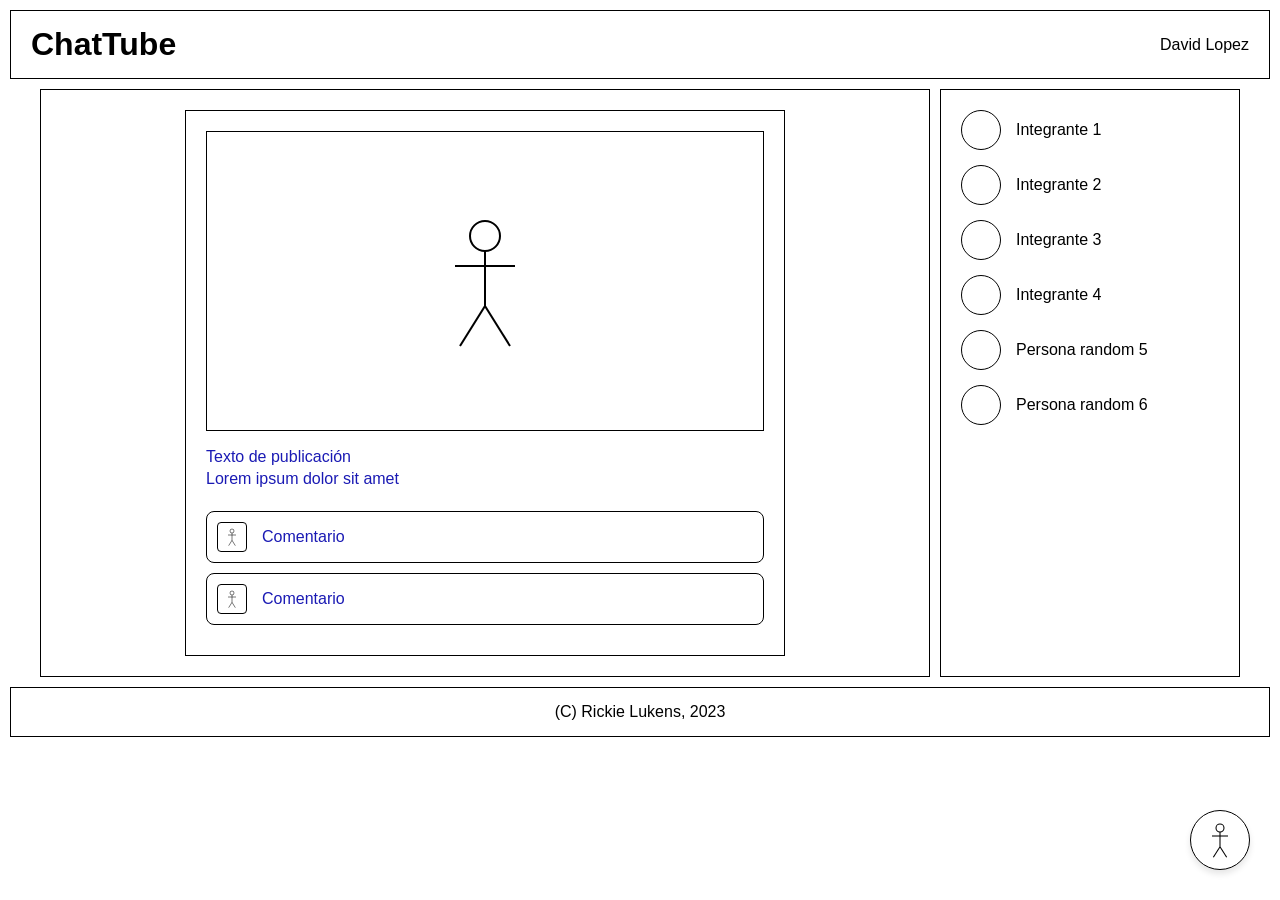
==== Red Social/index.html @ b9a9fbc5 "Primera version" ====
<!DOCTYPE html>
<html lang="es">
<head>
    <meta charset="UTF-8">
    <meta name="viewport" content="width=device-width, initial-scale=1.0">
    <title>ChatTube - Feed</title>
    <link rel="stylesheet" href="styles.css">
</head>
<body>

    <header class="navbar">
        <h1><a href="index.html">ChatTube</a></h1>
        <div>David Lopez</div>
    </header>

    <div class="container">
        
        <main class="main-area">
            <div class="post-container">
                <div class="post-image">
                    <svg width="100" height="150" viewBox="0 0 100 150">
                        <circle cx="50" cy="30" r="15" stroke="black" stroke-width="2" fill="none"/>
                        <line x1="50" y1="45" x2="50" y2="100" stroke="black" stroke-width="2"/>
                        <line x1="20" y1="60" x2="80" y2="60" stroke="black" stroke-width="2"/>
                        <line x1="50" y1="100" x2="25" y2="140" stroke="black" stroke-width="2"/>
                        <line x1="50" y1="100" x2="75" y2="140" stroke="black" stroke-width="2"/>
                    </svg>
                </div>
                
                <p class="post-text">Texto de publicación<br>Lorem ipsum dolor sit amet</p>

                <div class="comment">
                    <div class="comment-icon">
                        <svg width="20" height="20" viewBox="0 0 100 150"><circle cx="50" cy="30" r="15" stroke="black" stroke-width="4" fill="none"/><line x1="50" y1="45" x2="50" y2="100" stroke="black" stroke-width="4"/><line x1="20" y1="60" x2="80" y2="60" stroke="black" stroke-width="4"/><line x1="50" y1="100" x2="25" y2="140" stroke="black" stroke-width="4"/><line x1="50" y1="100" x2="75" y2="140" stroke="black" stroke-width="4"/></svg>
                    </div>
                    <span class="comment-text">Comentario</span>
                </div>
                
                <div class="comment">
                    <div class="comment-icon">
                        <svg width="20" height="20" viewBox="0 0 100 150"><circle cx="50" cy="30" r="15" stroke="black" stroke-width="4" fill="none"/><line x1="50" y1="45" x2="50" y2="100" stroke="black" stroke-width="4"/><line x1="20" y1="60" x2="80" y2="60" stroke="black" stroke-width="4"/><line x1="50" y1="100" x2="25" y2="140" stroke="black" stroke-width="4"/><line x1="50" y1="100" x2="75" y2="140" stroke="black" stroke-width="4"/></svg>
                    </div>
                    <span class="comment-text">Comentario</span>
                </div>
            </div>
        </main>

        <aside class="chat-sidebar">
            <a href="perfil1.html" class="chat-user"><div class="avatar"></div> Integrante 1</a>
            <a href="perfil2.html" class="chat-user"><div class="avatar"></div> Integrante 2</a>
            <a href="perfil3.html" class="chat-user"><div class="avatar"></div> Integrante 3</a>
            <a href="perfil4.html" class="chat-user"><div class="avatar"></div> Integrante 4</a>
            <div class="chat-user"><div class="avatar"></div> Persona random 5</div>
            <div class="chat-user"><div class="avatar"></div> Persona random 6</div>
        </aside>

    </div>

    <footer class="footer">
        <p>(C) Rickie Lukens, 2023</p>
    </footer>

    <div class="floating-btn">
        <svg width="30" height="40" viewBox="0 0 100 150"><circle cx="50" cy="30" r="15" stroke="black" stroke-width="4" fill="none"/><line x1="50" y1="45" x2="50" y2="100" stroke="black" stroke-width="4"/><line x1="20" y1="60" x2="80" y2="60" stroke="black" stroke-width="4"/><line x1="50" y1="100" x2="25" y2="140" stroke="black" stroke-width="4"/><line x1="50" y1="100" x2="75" y2="140" stroke="black" stroke-width="4"/></svg>
    </div>

</body>
</html>
---- Red Social/styles.css ----
/* Reset básico */
* {
    box-sizing: border-box;
    margin: 0;
    padding: 0;
}

body {
    font-family: Arial, sans-serif;
    background-color: #fff;
    color: #000;
    padding: 10px;
}

/* Barra de navegación Sticky */
.navbar {
    position: sticky;
    top: 0;
    display: flex;
    justify-content: space-between;
    align-items: center;
    padding: 15px 20px;
    border: 1px solid #000;
    background-color: #fff;
    z-index: 1000;
    margin-bottom: 10px;
}

.navbar h1 a {
    text-decoration: none;
    color: #000;
}

/* Contenedor principal a dos columnas */
.container {
    display: flex;
    gap: 10px;
    max-width: 1200px;
    margin: 0 auto;
}

/* Área principal (Feed o Perfil) */
.main-area {
    flex: 1;
    border: 1px solid #000;
    padding: 20px;
}

/* Estilos de Publicación (Feed) */
.post-container {
    border: 1px solid #000;
    padding: 20px;
    margin: 0 auto;
    max-width: 600px;
}

.post-image {
    border: 1px solid #000;
    height: 300px;
    display: flex;
    justify-content: center;
    align-items: center;
    margin-bottom: 15px;
}

.post-text {
    color: #1a1ab4; /* Azul como en el mockup */
    margin-bottom: 20px;
    line-height: 1.4;
}

.comment {
    border: 1px solid #000;
    border-radius: 8px;
    padding: 10px;
    display: flex;
    align-items: center;
    gap: 15px;
    margin-bottom: 10px;
}

.comment-icon {
    width: 30px;
    height: 30px;
    border: 1px solid #000;
    border-radius: 4px;
    display: flex;
    justify-content: center;
    align-items: center;
}

.comment-text {
    color: #1a1ab4;
}

/* Estilos de Perfil */
.profile-box {
    display: flex;
    gap: 20px;
}

.profile-pic {
    border: 1px solid #000;
    width: 200px;
    height: 300px;
    display: flex;
    justify-content: center;
    align-items: center;
    flex-shrink: 0;
}

.profile-info {
    flex: 1;
}

.profile-info h2 {
    margin-bottom: 5px;
}

.profile-info .location {
    font-size: 0.9em;
    color: #333;
    margin-bottom: 30px;
}

.profile-info h3 {
    margin-bottom: 10px;
    font-size: 1.1em;
}

.profile-info .bio {
    font-size: 0.9em;
    line-height: 1.5;
}

/* Área de Chat (Barra lateral) */
.chat-sidebar {
    width: 300px;
    border: 1px solid #000;
    padding: 20px;
    display: flex;
    flex-direction: column;
    gap: 15px;
}

.chat-user {
    display: flex;
    align-items: center;
    gap: 15px;
    text-decoration: none;
    color: #000;
}

.chat-user:hover {
    font-weight: bold;
}

.avatar {
    width: 40px;
    height: 40px;
    border-radius: 50%;
    border: 1px solid #000;
}

/* Footer */
.footer {
    border: 1px solid #000;
    text-align: center;
    padding: 15px;
    margin-top: 10px;
}

/* Botón flotante */
.floating-btn {
    position: fixed;
    bottom: 30px;
    right: 30px;
    width: 60px;
    height: 60px;
    border-radius: 50%;
    border: 1px solid #000;
    background-color: #fff;
    display: flex;
    justify-content: center;
    align-items: center;
    cursor: pointer;
    box-shadow: 0 4px 6px rgba(0,0,0,0.1);
}

/* Diseño Responsivo (Ocultar chat en móviles) */
@media (max-width: 768px) {
    .chat-sidebar {
        display: none;
    }
    
    .profile-box {
        flex-direction: column;
        align-items: center;
    }
    
    .profile-info {
        text-align: center;
    }
}
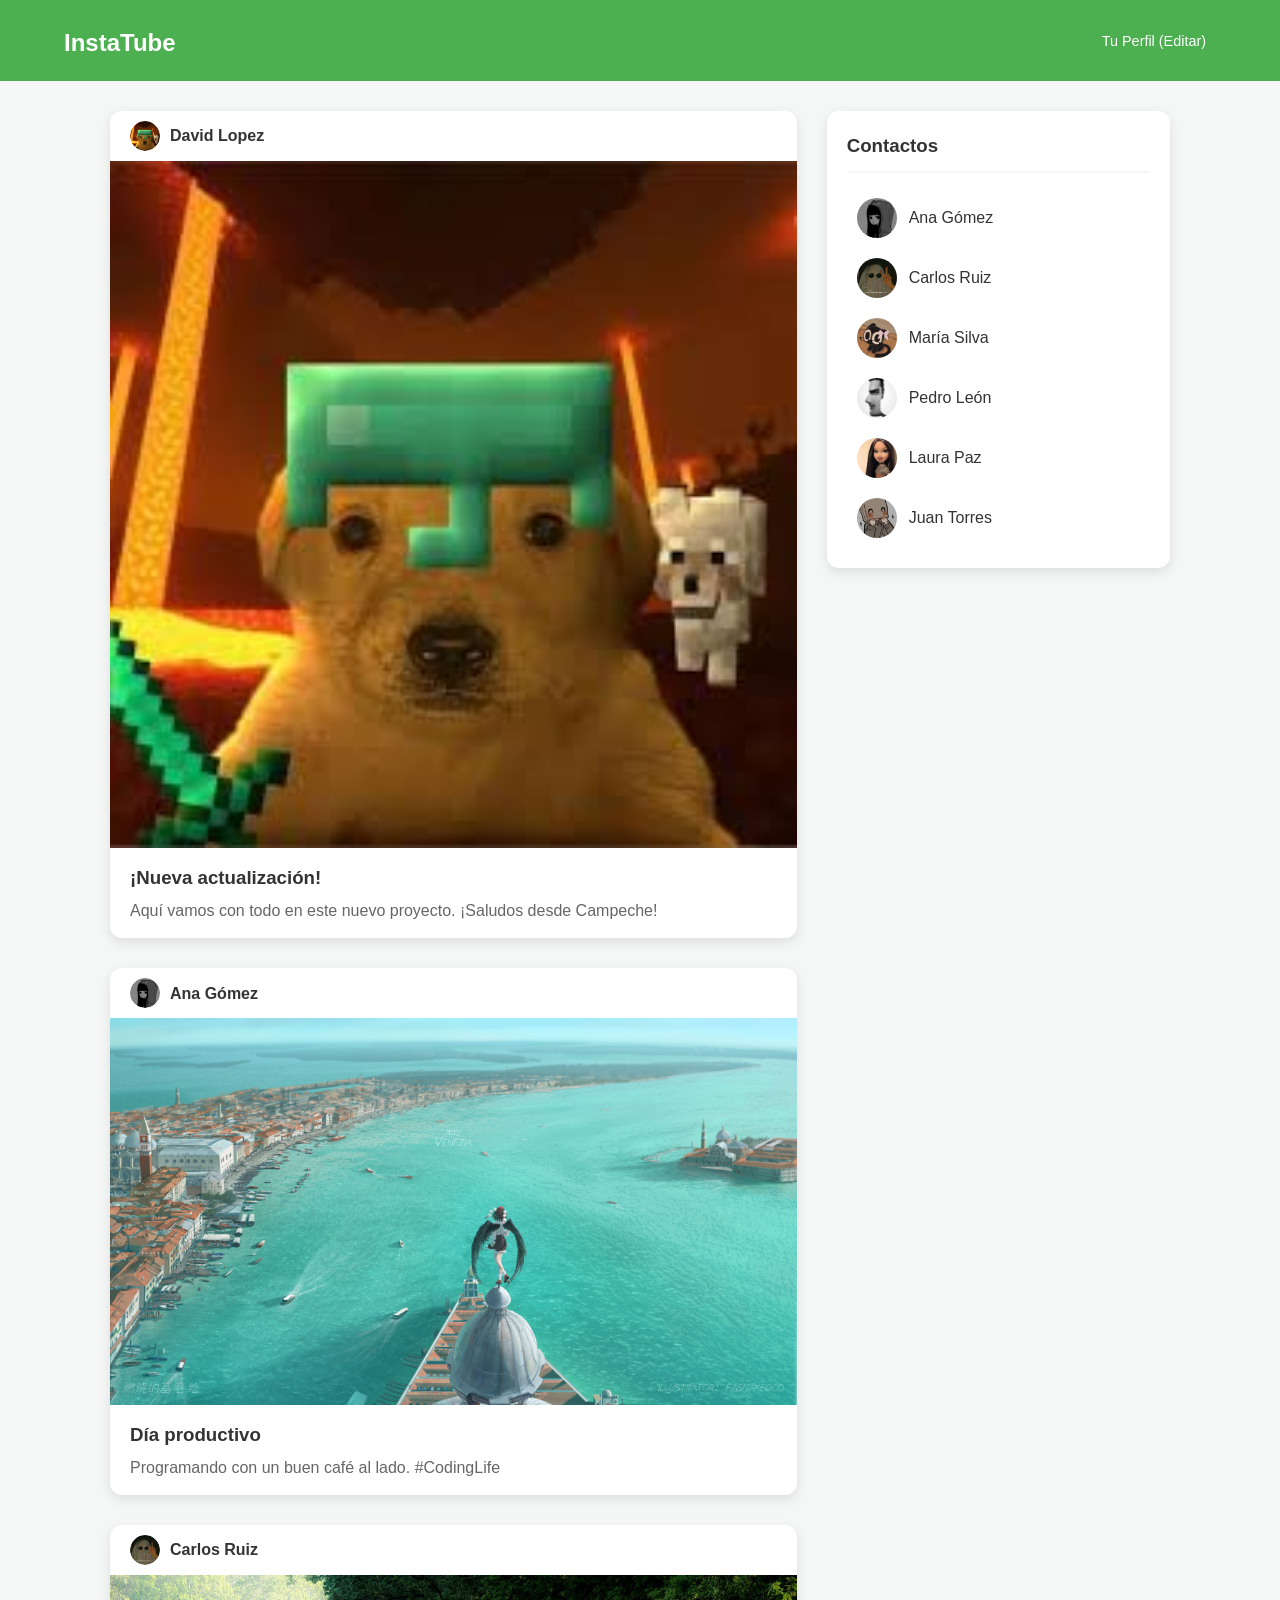
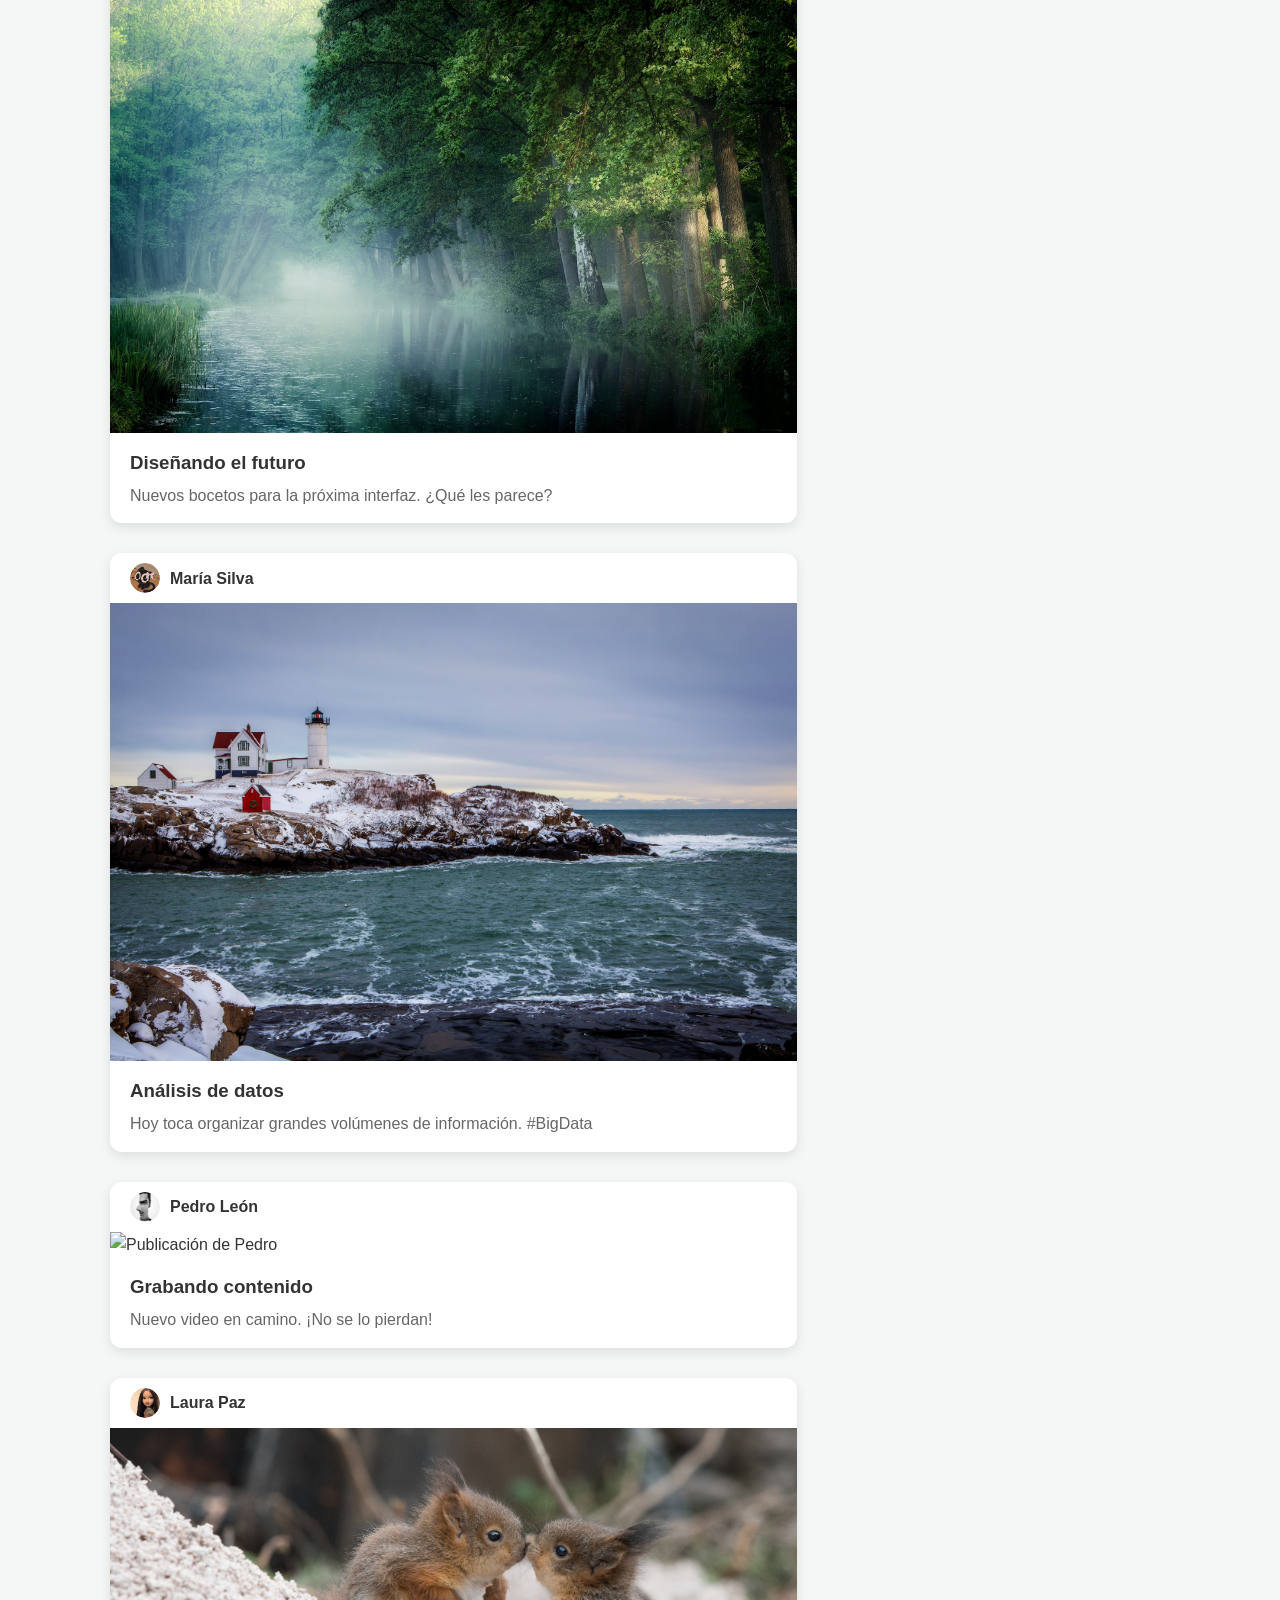
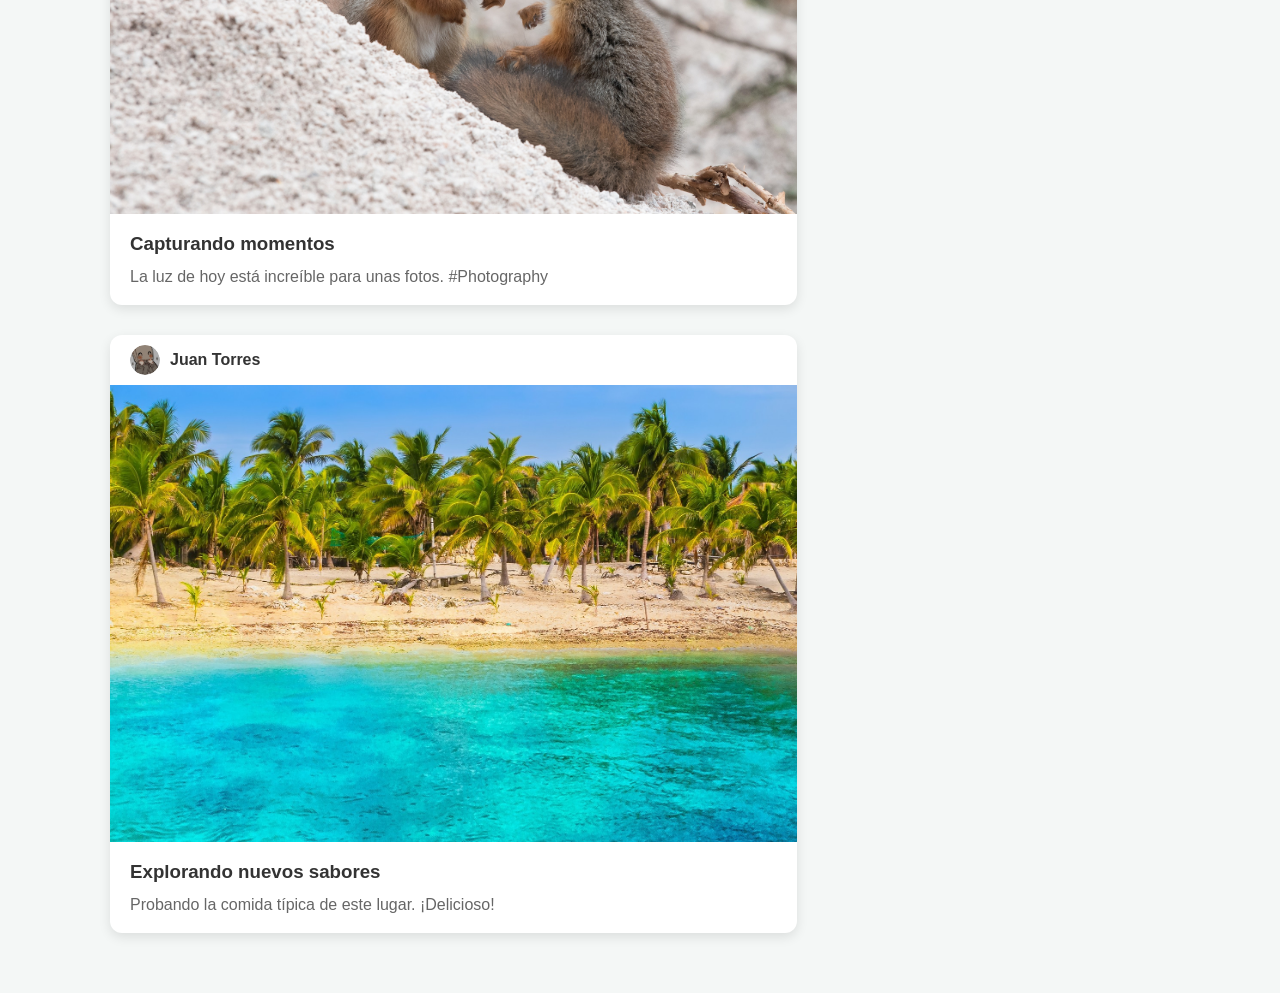
==== commit 4a81a088: "InstaTube: Actualización a versión estática, temática verde, perfiles individuales e imágenes locale" ====
--- a/Red Social/index.html
+++ b/Red Social/index.html
@@ -3,66 +3,179 @@
 <head>
     <meta charset="UTF-8">
     <meta name="viewport" content="width=device-width, initial-scale=1.0">
-    <title>ChatTube - Feed</title>
+    <title>InstaTube - Feed</title>
     <link rel="stylesheet" href="styles.css">
 </head>
 <body>
 
-    <header class="navbar">
-        <h1><a href="index.html">ChatTube</a></h1>
-        <div>David Lopez</div>
+    <header class="banner">
+        <h1><a href="index.html">InstaTube</a></h1>
+        <div class="auth-nav">
+            <a href="editar.html">Tu Perfil (Editar)</a>
+        </div>
     </header>
 
     <div class="container">
-        
         <main class="main-area">
+            <!-- Publicación de David (Principal) -->
             <div class="post-container">
-                <div class="post-image">
-                    <svg width="100" height="150" viewBox="0 0 100 150">
-                        <circle cx="50" cy="30" r="15" stroke="black" stroke-width="2" fill="none"/>
-                        <line x1="50" y1="45" x2="50" y2="100" stroke="black" stroke-width="2"/>
-                        <line x1="20" y1="60" x2="80" y2="60" stroke="black" stroke-width="2"/>
-                        <line x1="50" y1="100" x2="25" y2="140" stroke="black" stroke-width="2"/>
-                        <line x1="50" y1="100" x2="75" y2="140" stroke="black" stroke-width="2"/>
-                    </svg>
+                <div class="post-header" style="display: flex; align-items: center; padding: 10px 20px; gap: 10px;">
+                    <div class="avatar" style="width: 30px; height: 30px;">
+                        <img src="img/Foto de perfil/Foto de david.jpg" alt="David" style="width: 100%; height: 100%; border-radius: 50%; object-fit: cover;">
+                    </div>
+                    <strong>David Lopez</strong>
                 </div>
-                
-                <p class="post-text">Texto de publicación<br>Lorem ipsum dolor sit amet</p>
+                <div class="post-image img-container">
+                    <img src="img/Foto de perfil/Foto de david.jpg" alt="Última actualización de David">
+                </div>
+                <h3>¡Nueva actualización!</h3>
+                <p>Aquí vamos con todo en este nuevo proyecto. ¡Saludos desde Campeche!</p>
+            </div>
 
-                <div class="comment">
-                    <div class="comment-icon">
-                        <svg width="20" height="20" viewBox="0 0 100 150"><circle cx="50" cy="30" r="15" stroke="black" stroke-width="4" fill="none"/><line x1="50" y1="45" x2="50" y2="100" stroke="black" stroke-width="4"/><line x1="20" y1="60" x2="80" y2="60" stroke="black" stroke-width="4"/><line x1="50" y1="100" x2="25" y2="140" stroke="black" stroke-width="4"/><line x1="50" y1="100" x2="75" y2="140" stroke="black" stroke-width="4"/></svg>
+            <!-- Publicación de Ana -->
+            <div class="post-container">
+                <div class="post-header" style="display: flex; align-items: center; padding: 10px 20px; gap: 10px;">
+                    <div class="avatar" style="width: 30px; height: 30px;">
+                        <img src="img/Foto de perfil/foto de ana.jpg" alt="Ana" style="width: 100%; height: 100%; border-radius: 50%; object-fit: cover;">
                     </div>
-                    <span class="comment-text">Comentario</span>
+                    <strong>Ana Gómez</strong>
                 </div>
-                
-                <div class="comment">
-                    <div class="comment-icon">
-                        <svg width="20" height="20" viewBox="0 0 100 150"><circle cx="50" cy="30" r="15" stroke="black" stroke-width="4" fill="none"/><line x1="50" y1="45" x2="50" y2="100" stroke="black" stroke-width="4"/><line x1="20" y1="60" x2="80" y2="60" stroke="black" stroke-width="4"/><line x1="50" y1="100" x2="25" y2="140" stroke="black" stroke-width="4"/><line x1="50" y1="100" x2="75" y2="140" stroke="black" stroke-width="4"/></svg>
+                <div class="post-image img-container">
+                    <img src="img/Foto de publicacion/Publicacion de Ana.jpg" alt="Publicación de Ana">
+                </div>
+                <h3>Día productivo</h3>
+                <p>Programando con un buen café al lado. #CodingLife</p>
+            </div>
+
+            <!-- Publicación de Carlos -->
+            <div class="post-container">
+                <div class="post-header" style="display: flex; align-items: center; padding: 10px 20px; gap: 10px;">
+                    <div class="avatar" style="width: 30px; height: 30px;">
+                        <img src="img/Foto de perfil/Foto de Carlos.jpg" alt="Carlos" style="width: 100%; height: 100%; border-radius: 50%; object-fit: cover;">
                     </div>
-                    <span class="comment-text">Comentario</span>
+                    <strong>Carlos Ruiz</strong>
                 </div>
+                <div class="post-image img-container">
+                    <img src="img/Foto de publicacion/publicacion de carlos.jpg" alt="Publicación de Carlos">
+                </div>
+                <h3>Diseñando el futuro</h3>
+                <p>Nuevos bocetos para la próxima interfaz. ¿Qué les parece?</p>
+            </div>
+
+            <!-- Publicación de Maria -->
+            <div class="post-container">
+                <div class="post-header" style="display: flex; align-items: center; padding: 10px 20px; gap: 10px;">
+                    <div class="avatar" style="width: 30px; height: 30px;">
+                        <img src="img/Foto de perfil/Foto de maria.jpg" alt="Maria" style="width: 100%; height: 100%; border-radius: 50%; object-fit: cover;">
+                    </div>
+                    <strong>María Silva</strong>
+                </div>
+                <div class="post-image img-container">
+                    <img src="img/Foto de publicacion/publicacion de maria.jpg" alt="Publicación de Maria">
+                </div>
+                <h3>Análisis de datos</h3>
+                <p>Hoy toca organizar grandes volúmenes de información. #BigData</p>
+            </div>
+
+            <!-- Publicación de Pedro -->
+            <div class="post-container">
+                <div class="post-header" style="display: flex; align-items: center; padding: 10px 20px; gap: 10px;">
+                    <div class="avatar" style="width: 30px; height: 30px;">
+                        <img src="img/Foto de perfil/Foto de Pedro.jpg" alt="Pedro" style="width: 100%; height: 100%; border-radius: 50%; object-fit: cover;">
+                    </div>
+                    <strong>Pedro León</strong>
+                </div>
+                <div class="post-image img-container">
+                    <img src="img/Foto de publicacion/publicacion de pedro.jpg" alt="Publicación de Pedro">
+                </div>
+                <h3>Grabando contenido</h3>
+                <p>Nuevo video en camino. ¡No se lo pierdan!</p>
+            </div>
+
+            <!-- Publicación de Laura -->
+            <div class="post-container">
+                <div class="post-header" style="display: flex; align-items: center; padding: 10px 20px; gap: 10px;">
+                    <div class="avatar" style="width: 30px; height: 30px;">
+                        <img src="img/Foto de perfil/Foto de Laura.jpg" alt="Laura" style="width: 100%; height: 100%; border-radius: 50%; object-fit: cover;">
+                    </div>
+                    <strong>Laura Paz</strong>
+                </div>
+                <div class="post-image img-container">
+                    <img src="img/Foto de publicacion/publicacion de laura.jpg" alt="Publicación de Laura">
+                </div>
+                <h3>Capturando momentos</h3>
+                <p>La luz de hoy está increíble para unas fotos. #Photography</p>
+            </div>
+
+            <!-- Publicación de Juan -->
+            <div class="post-container">
+                <div class="post-header" style="display: flex; align-items: center; padding: 10px 20px; gap: 10px;">
+                    <div class="avatar" style="width: 30px; height: 30px;">
+                        <img src="img/Foto de perfil/Foto de Juan.jpg" alt="Juan" style="width: 100%; height: 100%; border-radius: 50%; object-fit: cover;">
+                    </div>
+                    <strong>Juan Torres</strong>
+                </div>
+                <div class="post-image img-container">
+                    <img src="img/Foto de publicacion/publicacion de juan.jpg" alt="Publicación de Juan">
+                </div>
+                <h3>Explorando nuevos sabores</h3>
+                <p>Probando la comida típica de este lugar. ¡Delicioso!</p>
             </div>
         </main>
 
         <aside class="chat-sidebar">
-            <a href="perfil1.html" class="chat-user"><div class="avatar"></div> Integrante 1</a>
-            <a href="perfil2.html" class="chat-user"><div class="avatar"></div> Integrante 2</a>
-            <a href="perfil3.html" class="chat-user"><div class="avatar"></div> Integrante 3</a>
-            <a href="perfil4.html" class="chat-user"><div class="avatar"></div> Integrante 4</a>
-            <div class="chat-user"><div class="avatar"></div> Persona random 5</div>
-            <div class="chat-user"><div class="avatar"></div> Persona random 6</div>
+            <h3>Contactos</h3>
+            <ul id="chat-list" class="chat-list">
+                <li>
+                    <a href="perfil_ana.html" class="chat-user">
+                        <div class="avatar img-container">
+                            <img src="img/Foto de perfil/foto de ana.jpg" alt="Foto de Ana">
+                        </div>
+                        <span>Ana Gómez</span>
+                    </a>
+                </li>
+                <li>
+                    <a href="perfil_carlos.html" class="chat-user">
+                        <div class="avatar img-container">
+                            <img src="img/Foto de perfil/Foto de Carlos.jpg" alt="Foto de Carlos">
+                        </div>
+                        <span>Carlos Ruiz</span>
+                    </a>
+                </li>
+                <li>
+                    <a href="perfil_maria.html" class="chat-user">
+                        <div class="avatar img-container">
+                            <img src="img/Foto de perfil/Foto de maria.jpg" alt="Foto de María">
+                        </div>
+                        <span>María Silva</span>
+                    </a>
+                </li>
+                <li>
+                    <a href="perfil_pedro.html" class="chat-user">
+                        <div class="avatar img-container">
+                            <img src="img/Foto de perfil/Foto de Pedro.jpg" alt="Foto de Pedro">
+                        </div>
+                        <span>Pedro León</span>
+                    </a>
+                </li>
+                <li>
+                    <a href="perfil_laura.html" class="chat-user">
+                        <div class="avatar img-container">
+                            <img src="img/Foto de perfil/Foto de Laura.jpg" alt="Foto de Laura">
+                        </div>
+                        <span>Laura Paz</span>
+                    </a>
+                </li>
+                <li>
+                    <a href="perfil_juan.html" class="chat-user">
+                        <div class="avatar img-container">
+                            <img src="img/Foto de perfil/Foto de Juan.jpg" alt="Foto de Juan">
+                        </div>
+                        <span>Juan Torres</span>
+                    </a>
+                </li>
+            </ul>
         </aside>
-
     </div>
-
-    <footer class="footer">
-        <p>(C) Rickie Lukens, 2023</p>
-    </footer>
-
-    <div class="floating-btn">
-        <svg width="30" height="40" viewBox="0 0 100 150"><circle cx="50" cy="30" r="15" stroke="black" stroke-width="4" fill="none"/><line x1="50" y1="45" x2="50" y2="100" stroke="black" stroke-width="4"/><line x1="20" y1="60" x2="80" y2="60" stroke="black" stroke-width="4"/><line x1="50" y1="100" x2="25" y2="140" stroke="black" stroke-width="4"/><line x1="50" y1="100" x2="75" y2="140" stroke="black" stroke-width="4"/></svg>
-    </div>
-
 </body>
 </html>
--- a/Red Social/styles.css
+++ b/Red Social/styles.css
@@ -1,4 +1,15 @@
-/* Reset básico */
+/* --- VARIABLES Y RESET --- */
+:root {
+    --color-principal: #4CAF50; /* Verde vibrante para InstaTube */
+    --color-secundario: #45a049;
+    --color-acento: #2e7d32;
+    --color-fondo: #f4f7f6;
+    --color-texto: #333;
+    --color-blanco: #ffffff;
+    --sombra: 0 4px 12px rgba(0, 0, 0, 0.1);
+    --fuente-principal: 'Segoe UI', Tahoma, Geneva, Verdana, sans-serif;
+}
+
 * {
     box-sizing: border-box;
     margin: 0;
@@ -6,199 +17,292 @@
 }
 
 body {
-    font-family: Arial, sans-serif;
-    background-color: #fff;
-    color: #000;
-    padding: 10px;
-}
-
-/* Barra de navegación Sticky */
-.navbar {
+    font-family: var(--fuente-principal);
+    background-color: var(--color-fondo);
+    color: var(--color-texto);
+    line-height: 1.6;
+}
+
+a {
+    text-decoration: none;
+    color: inherit;
+}
+
+/* --- BANNER / HEADER --- */
+.banner {
+    background-color: var(--color-principal);
+    color: var(--color-blanco);
+    padding: 15px 5%;
+    display: flex;
+    justify-content: space-between;
+    align-items: center;
     position: sticky;
     top: 0;
-    display: flex;
-    justify-content: space-between;
+    z-index: 1000;
+}
+
+.banner h1 a {
+    font-size: 1.5rem;
+    font-weight: bold;
+}
+
+.auth-nav a {
+    padding: 5px 10px;
+    font-size: 0.9rem;
+}
+
+.auth-nav a:hover {
+    background: rgba(255, 255, 255, 0.4);
+}
+
+/* --- CONTENEDOR PRINCIPAL --- */
+.container {
+    max-width: 1100px;
+    margin: 30px auto;
+    display: grid;
+    grid-template-columns: 2fr 1fr;
+    gap: 30px;
+    padding: 0 20px;
+}
+
+@media (max-width: 768px) {
+    .container {
+        grid-template-columns: 1fr;
+    }
+}
+
+/* --- ÁREA DE POSTS --- */
+.main-area h2 {
+    margin-bottom: 20px;
+    color: var(--color-principal);
+}
+
+.post-container {
+    background: var(--color-blanco);
+    border-radius: 12px;
+    overflow: hidden;
+    box-shadow: var(--sombra);
+    margin-bottom: 30px;
+}
+
+.img-container {
+    width: 100%;
+    overflow: hidden;
+}
+
+.post-image img {
+    width: 100%;
+    height: auto;
+    display: block;
+}
+
+.post-container h3, .post-container p {
+    padding: 15px 20px;
+}
+
+.post-container h3 {
+    padding-bottom: 5px;
+}
+
+.post-container p {
+    padding-top: 0;
+    color: #666;
+}
+
+/* --- SIDEBAR (CHAT/CONTACTOS) --- */
+.chat-sidebar {
+    background: var(--color-blanco);
+    padding: 20px;
+    border-radius: 12px;
+    box-shadow: var(--sombra);
+    height: fit-content;
+}
+
+.chat-sidebar h3 {
+    margin-bottom: 15px;
+    border-bottom: 2px solid var(--color-fondo);
+    padding-bottom: 10px;
+}
+
+.chat-list {
+    list-style: none;
+}
+
+.chat-user {
+    display: flex;
     align-items: center;
-    padding: 15px 20px;
-    border: 1px solid #000;
-    background-color: #fff;
-    z-index: 1000;
-    margin-bottom: 10px;
-}
-
-.navbar h1 a {
-    text-decoration: none;
-    color: #000;
-}
-
-/* Contenedor principal a dos columnas */
-.container {
-    display: flex;
-    gap: 10px;
-    max-width: 1200px;
-    margin: 0 auto;
-}
-
-/* Área principal (Feed o Perfil) */
-.main-area {
-    flex: 1;
-    border: 1px solid #000;
-    padding: 20px;
-}
-
-/* Estilos de Publicación (Feed) */
-.post-container {
-    border: 1px solid #000;
-    padding: 20px;
-    margin: 0 auto;
-    max-width: 600px;
-}
-
-.post-image {
-    border: 1px solid #000;
-    height: 300px;
-    display: flex;
-    justify-content: center;
-    align-items: center;
-    margin-bottom: 15px;
-}
-
-.post-text {
-    color: #1a1ab4; /* Azul como en el mockup */
-    margin-bottom: 20px;
-    line-height: 1.4;
-}
-
-.comment {
-    border: 1px solid #000;
+    gap: 12px;
+    padding: 10px;
     border-radius: 8px;
-    padding: 10px;
-    display: flex;
-    align-items: center;
-    gap: 15px;
-    margin-bottom: 10px;
-}
-
-.comment-icon {
-    width: 30px;
-    height: 30px;
-    border: 1px solid #000;
-    border-radius: 4px;
-    display: flex;
-    justify-content: center;
-    align-items: center;
-}
-
-.comment-text {
-    color: #1a1ab4;
-}
-
-/* Estilos de Perfil */
-.profile-box {
-    display: flex;
-    gap: 20px;
-}
-
-.profile-pic {
-    border: 1px solid #000;
-    width: 200px;
-    height: 300px;
-    display: flex;
-    justify-content: center;
-    align-items: center;
-    flex-shrink: 0;
-}
-
-.profile-info {
-    flex: 1;
-}
-
-.profile-info h2 {
-    margin-bottom: 5px;
-}
-
-.profile-info .location {
-    font-size: 0.9em;
-    color: #333;
-    margin-bottom: 30px;
-}
-
-.profile-info h3 {
-    margin-bottom: 10px;
-    font-size: 1.1em;
-}
-
-.profile-info .bio {
-    font-size: 0.9em;
-    line-height: 1.5;
-}
-
-/* Área de Chat (Barra lateral) */
-.chat-sidebar {
-    width: 300px;
-    border: 1px solid #000;
-    padding: 20px;
-    display: flex;
-    flex-direction: column;
-    gap: 15px;
-}
-
-.chat-user {
-    display: flex;
-    align-items: center;
-    gap: 15px;
-    text-decoration: none;
-    color: #000;
+    transition: background 0.2s;
 }
 
 .chat-user:hover {
-    font-weight: bold;
+    background: var(--color-fondo);
 }
 
 .avatar {
     width: 40px;
     height: 40px;
     border-radius: 50%;
-    border: 1px solid #000;
-}
-
-/* Footer */
-.footer {
-    border: 1px solid #000;
-    text-align: center;
+    overflow: hidden;
+}
+
+.avatar img {
+    width: 100%;
+    height: 100%;
+    object-fit: cover;
+}
+
+/* --- PERFIL --- */
+.profile-box {
+    background: var(--color-blanco);
+    padding: 30px;
+    border-radius: 12px;
+    box-shadow: var(--sombra);
+    display: flex;
+    gap: 30px;
+    align-items: flex-start;
+}
+
+.profile-pic {
+    width: 150px;
+    height: 150px;
+    border-radius: 50%;
+    overflow: hidden;
+    border: 5px solid var(--color-fondo);
+}
+
+.profile-pic img {
+    width: 100%;
+    height: 100%;
+    object-fit: cover;
+}
+
+.profile-info h2 {
+    font-size: 2rem;
+    margin-bottom: 5px;
+}
+
+.location {
+    color: #888;
+    font-style: italic;
+    margin-bottom: 20px;
+}
+
+.bio {
+    margin-top: 10px;
+    font-size: 1.1rem;
+}
+
+/* --- FORMULARIO DE EDICIÓN --- */
+.edit-form {
+    background: var(--color-blanco);
+    padding: 30px;
+    border-radius: 12px;
+    box-shadow: var(--sombra);
+    display: flex;
+    flex-direction: column;
+    gap: 15px;
+}
+
+.edit-form label {
+    font-weight: bold;
+    font-size: 0.9rem;
+}
+
+.edit-form input, .edit-form textarea {
+    padding: 12px;
+    border: 1px solid #ddd;
+    border-radius: 6px;
+    font-family: inherit;
+    font-size: 1rem;
+}
+
+.edit-form button {
+    background: var(--color-principal);
+    color: white;
+    border: none;
     padding: 15px;
-    margin-top: 10px;
-}
-
-/* Botón flotante */
-.floating-btn {
-    position: fixed;
-    bottom: 30px;
-    right: 30px;
-    width: 60px;
-    height: 60px;
-    border-radius: 50%;
-    border: 1px solid #000;
-    background-color: #fff;
+    border-radius: 6px;
+    font-weight: bold;
+    cursor: pointer;
+    transition: transform 0.2s, background 0.3s;
+}
+
+.edit-form button:hover {
+    background: var(--color-secundario);
+    transform: translateY(-2px);
+}
+
+/* --- ESTILOS PARA LOGIN Y REGISTRO --- */
+.auth-wrapper {
     display: flex;
     justify-content: center;
     align-items: center;
+    min-height: calc(100vh - 80px);
+    padding: 20px;
+}
+
+.auth-card {
+    background-color: var(--color-blanco);
+    padding: 40px;
+    border-radius: 12px;
+    box-shadow: var(--sombra);
+    width: 100%;
+    max-width: 400px;
+    text-align: center;
+}
+
+.auth-card h2 {
+    color: var(--color-principal);
+    margin-bottom: 25px;
+    font-size: 2rem;
+}
+
+.auth-form {
+    display: flex;
+    flex-direction: column;
+    gap: 15px;
+    text-align: left;
+}
+
+.auth-form label {
+    font-weight: bold;
+    color: var(--color-texto);
+    font-size: 0.9rem;
+}
+
+.auth-form input {
+    padding: 12px;
+    border: 1px solid #ddd;
+    border-radius: 6px;
+    font-size: 1rem;
+}
+
+.btn-submit {
+    background-color: var(--color-principal);
+    color: var(--color-blanco);
+    border: none;
+    padding: 12px;
+    border-radius: 6px;
+    font-weight: bold;
+    font-size: 1rem;
     cursor: pointer;
-    box-shadow: 0 4px 6px rgba(0,0,0,0.1);
-}
-
-/* Diseño Responsivo (Ocultar chat en móviles) */
-@media (max-width: 768px) {
-    .chat-sidebar {
-        display: none;
-    }
-    
-    .profile-box {
-        flex-direction: column;
-        align-items: center;
-    }
-    
-    .profile-info {
-        text-align: center;
-    }
-}+    margin-top: 10px;
+    transition: background 0.3s;
+}
+
+.btn-submit:hover {
+    background-color: var(--color-secundario);
+}
+
+.auth-footer {
+    margin-top: 20px;
+    font-size: 0.9rem;
+}
+
+.auth-footer a {
+    color: var(--color-principal);
+    font-weight: bold;
+}
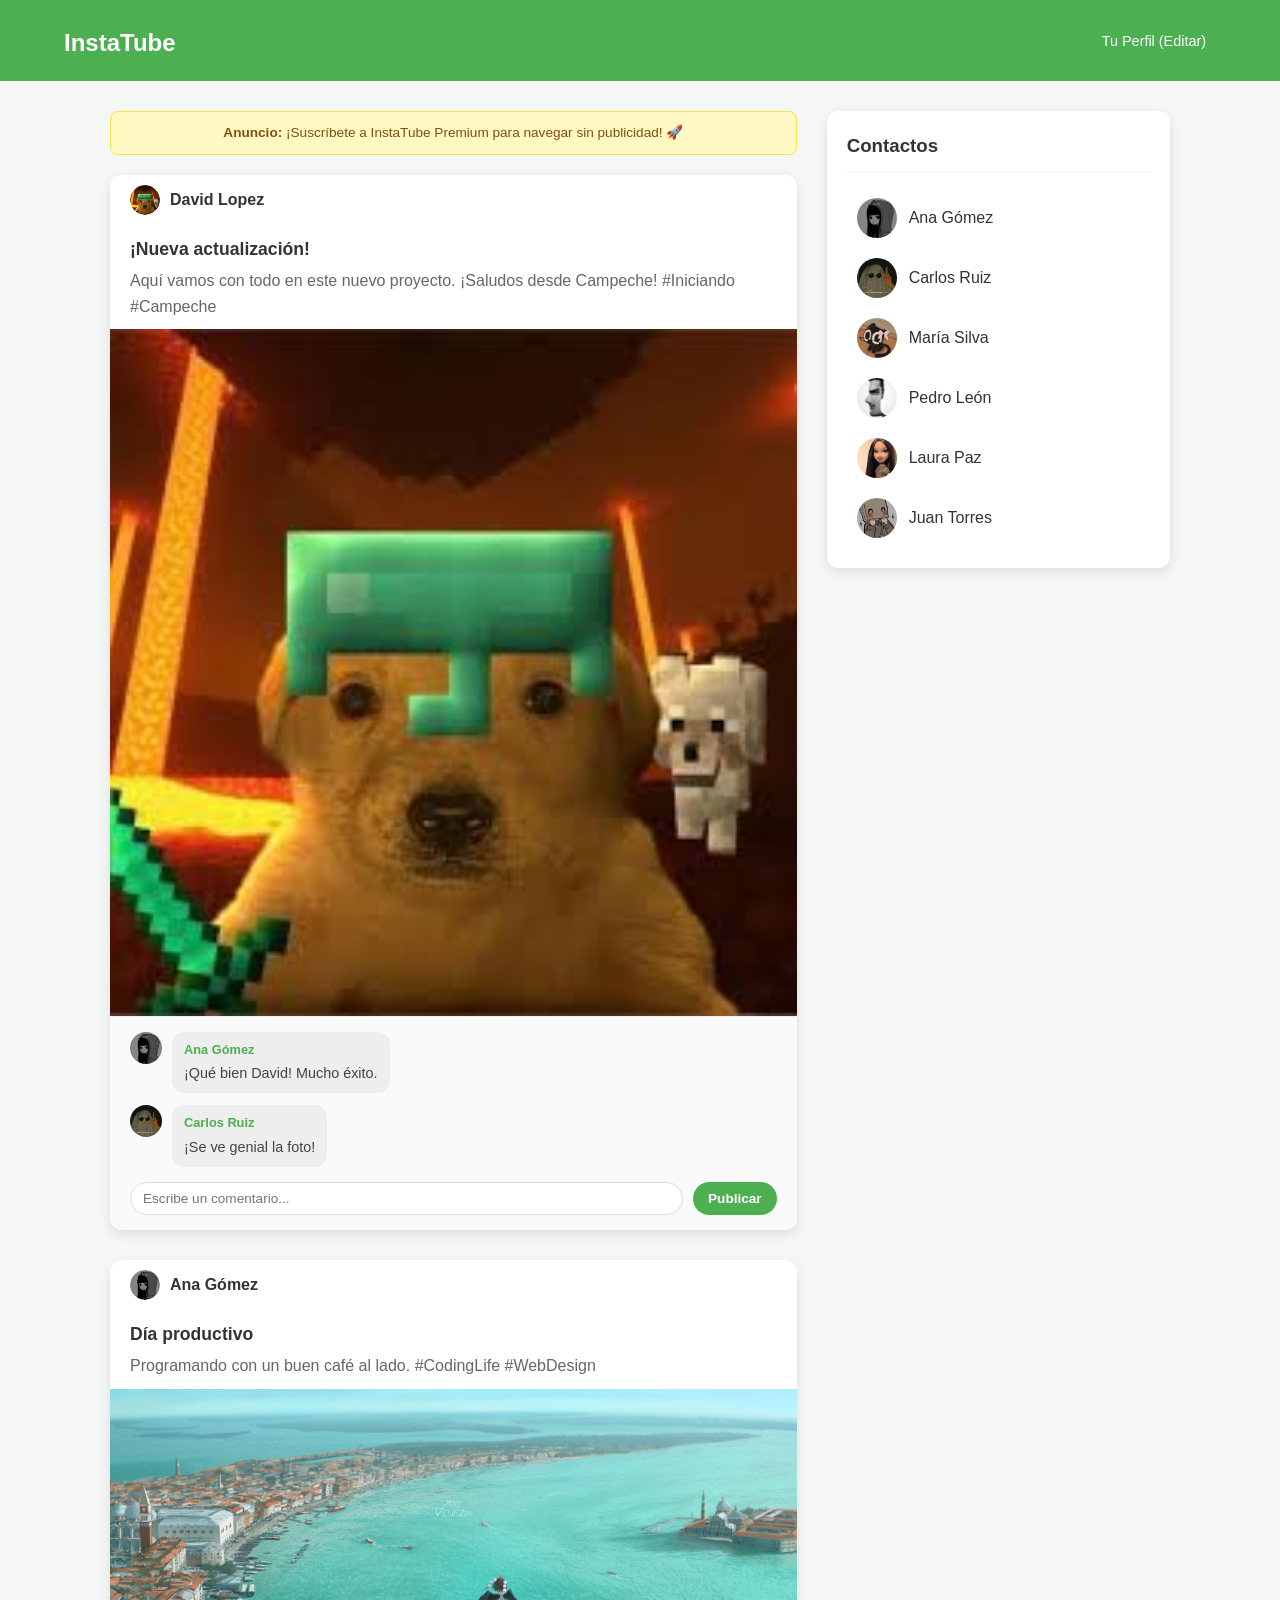
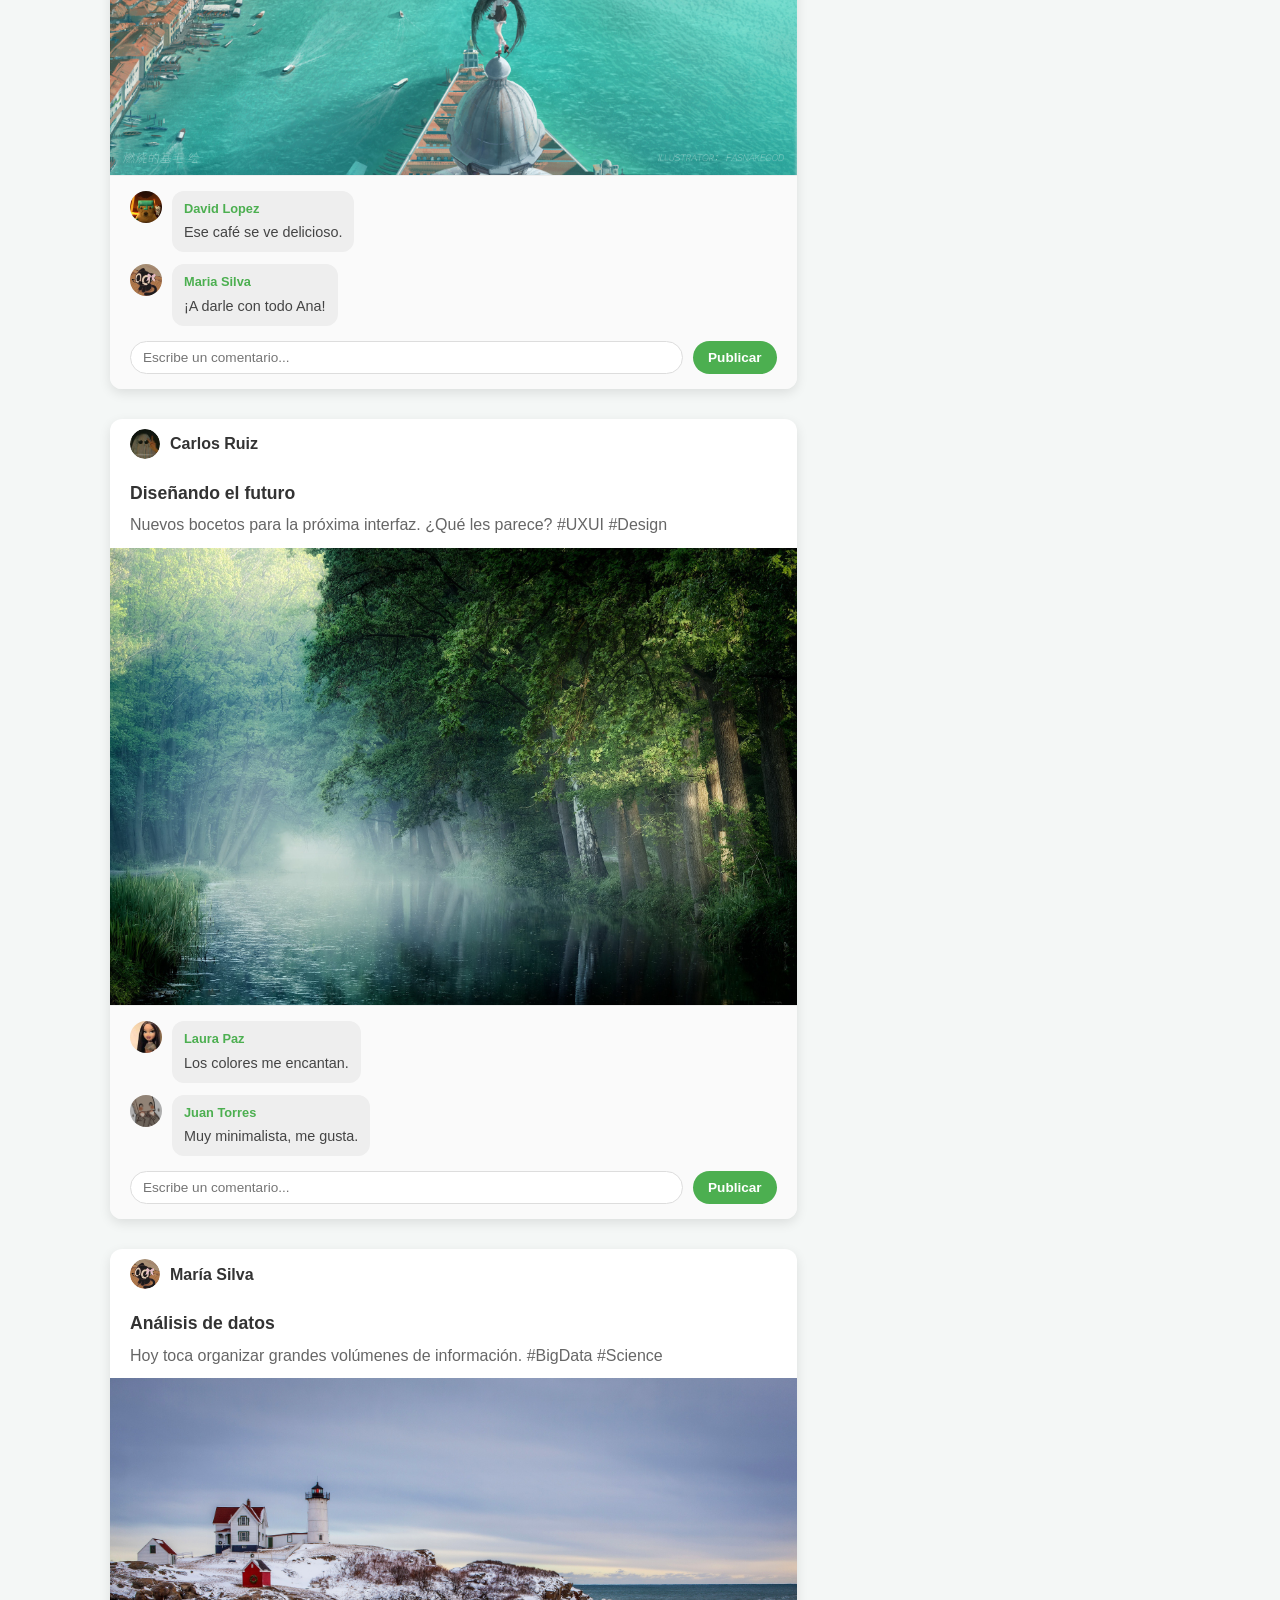
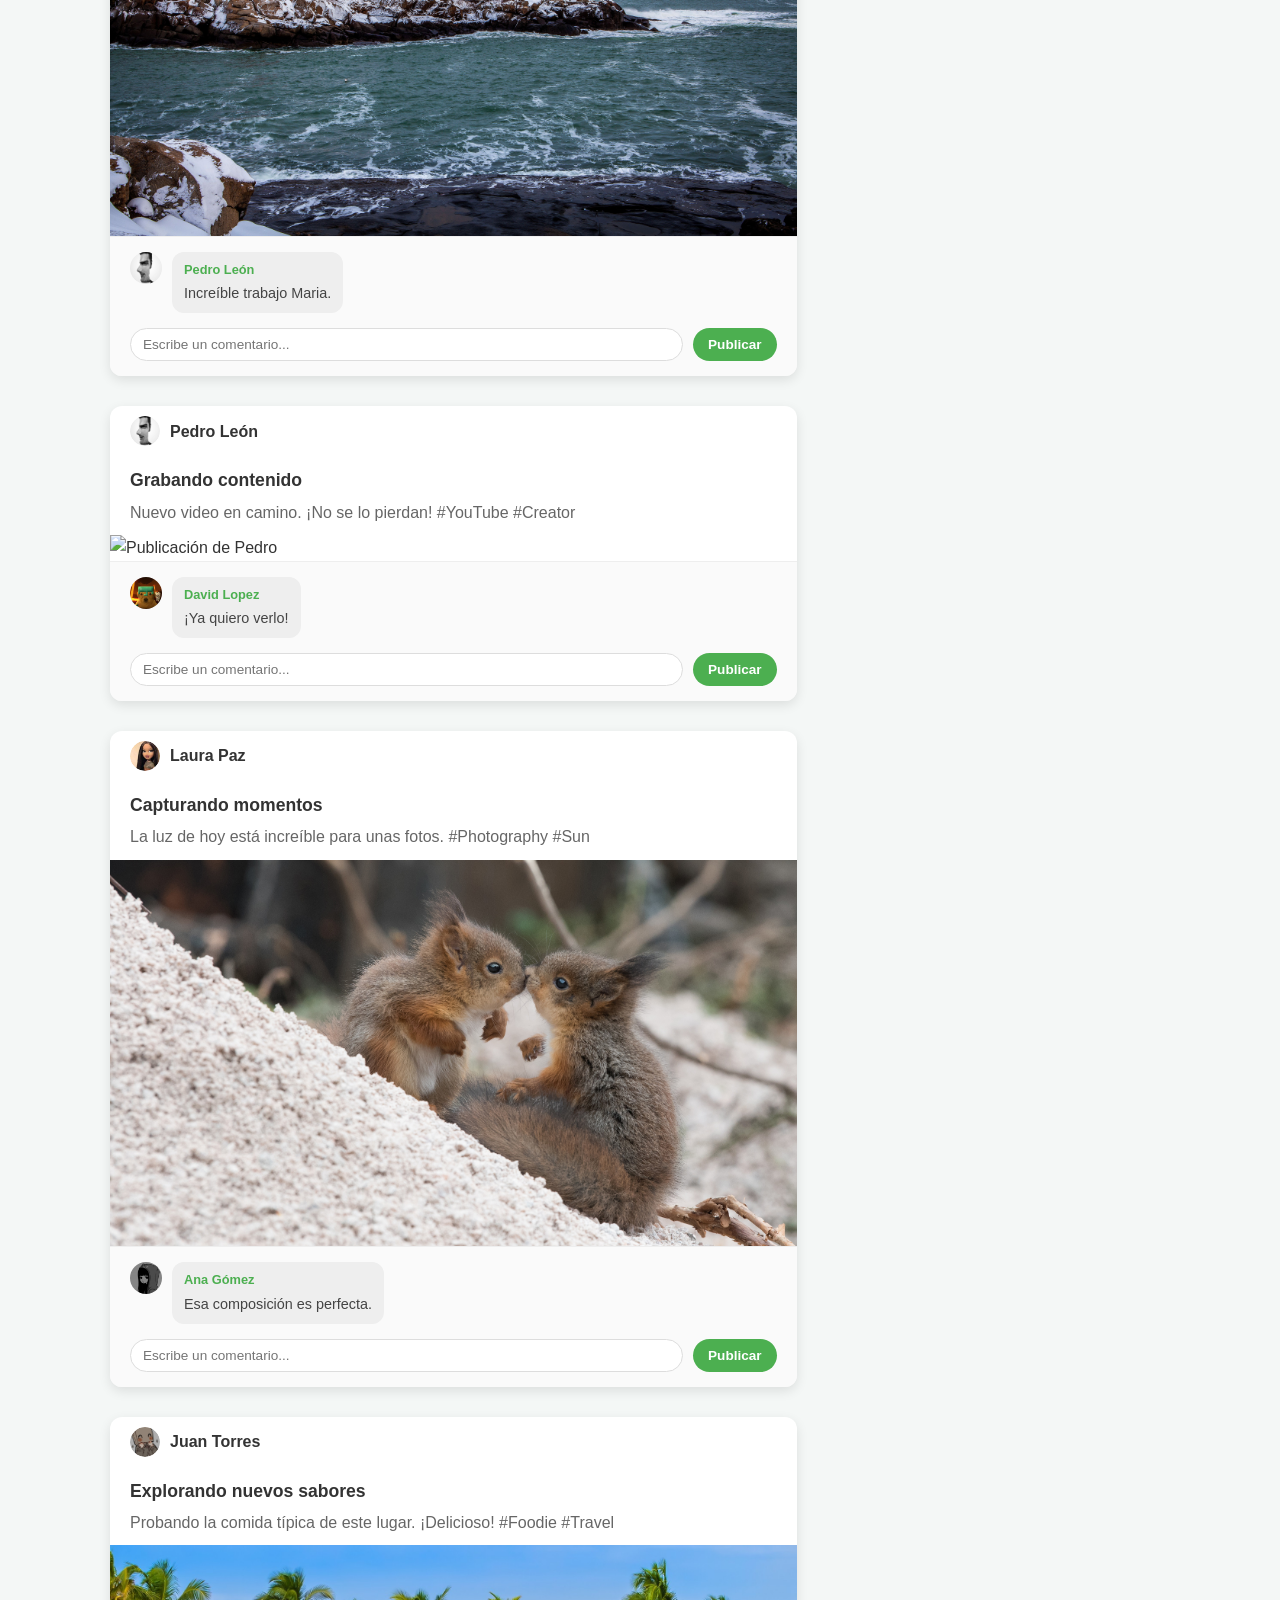
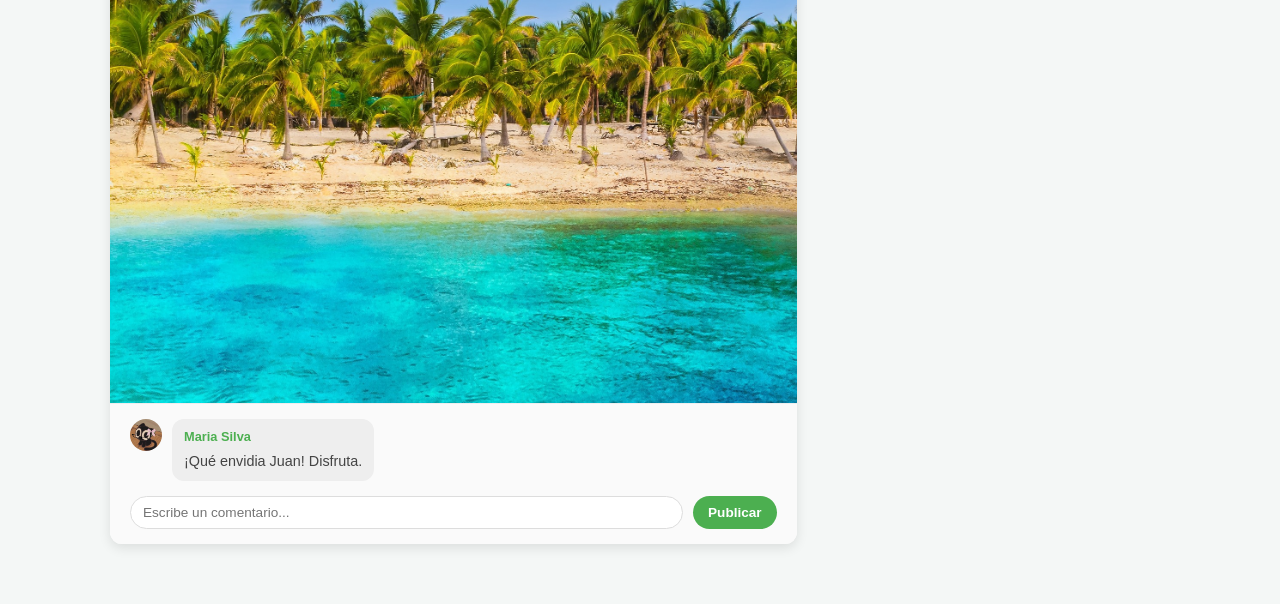
==== commit 5ae4b095: "InstaTube: Reestructuración de publicaciones, comentarios con avatares y banners publicitarios" ====
--- a/Red Social/index.html
+++ b/Red Social/index.html
@@ -17,6 +17,11 @@
 
     <div class="container">
         <main class="main-area">
+            <!-- Banner Publicitario -->
+            <div class="ad-banner">
+                <strong>Anuncio:</strong> ¡Suscríbete a InstaTube Premium para navegar sin publicidad! 🚀
+            </div>
+
             <!-- Publicación de David (Principal) -->
             <div class="post-container">
                 <div class="post-header" style="display: flex; align-items: center; padding: 10px 20px; gap: 10px;">
@@ -25,11 +30,33 @@
                     </div>
                     <strong>David Lopez</strong>
                 </div>
+                <div class="post-content">
+                    <h3>¡Nueva actualización!</h3>
+                    <p>Aquí vamos con todo en este nuevo proyecto. ¡Saludos desde Campeche! #Iniciando #Campeche</p>
+                </div>
                 <div class="post-image img-container">
                     <img src="img/Foto de perfil/Foto de david.jpg" alt="Última actualización de David">
                 </div>
-                <h3>¡Nueva actualización!</h3>
-                <p>Aquí vamos con todo en este nuevo proyecto. ¡Saludos desde Campeche!</p>
+                <div class="post-comments">
+                    <div class="comment">
+                        <img src="img/Foto de perfil/foto de ana.jpg" class="comment-avatar" alt="Ana">
+                        <div class="comment-content">
+                            <span class="comment-author">Ana Gómez</span>
+                            <span class="comment-text">¡Qué bien David! Mucho éxito.</span>
+                        </div>
+                    </div>
+                    <div class="comment">
+                        <img src="img/Foto de perfil/Foto de Carlos.jpg" class="comment-avatar" alt="Carlos">
+                        <div class="comment-content">
+                            <span class="comment-author">Carlos Ruiz</span>
+                            <span class="comment-text">¡Se ve genial la foto!</span>
+                        </div>
+                    </div>
+                    <div class="comment-form">
+                        <input type="text" class="comment-input" placeholder="Escribe un comentario...">
+                        <button class="comment-btn">Publicar</button>
+                    </div>
+                </div>
             </div>
 
             <!-- Publicación de Ana -->
@@ -40,11 +67,33 @@
                     </div>
                     <strong>Ana Gómez</strong>
                 </div>
+                <div class="post-content">
+                    <h3>Día productivo</h3>
+                    <p>Programando con un buen café al lado. #CodingLife #WebDesign</p>
+                </div>
                 <div class="post-image img-container">
                     <img src="img/Foto de publicacion/Publicacion de Ana.jpg" alt="Publicación de Ana">
                 </div>
-                <h3>Día productivo</h3>
-                <p>Programando con un buen café al lado. #CodingLife</p>
+                <div class="post-comments">
+                    <div class="comment">
+                        <img src="img/Foto de perfil/Foto de david.jpg" class="comment-avatar" alt="David">
+                        <div class="comment-content">
+                            <span class="comment-author">David Lopez</span>
+                            <span class="comment-text">Ese café se ve delicioso.</span>
+                        </div>
+                    </div>
+                    <div class="comment">
+                        <img src="img/Foto de perfil/Foto de maria.jpg" class="comment-avatar" alt="Maria">
+                        <div class="comment-content">
+                            <span class="comment-author">Maria Silva</span>
+                            <span class="comment-text">¡A darle con todo Ana!</span>
+                        </div>
+                    </div>
+                    <div class="comment-form">
+                        <input type="text" class="comment-input" placeholder="Escribe un comentario...">
+                        <button class="comment-btn">Publicar</button>
+                    </div>
+                </div>
             </div>
 
             <!-- Publicación de Carlos -->
@@ -55,11 +104,33 @@
                     </div>
                     <strong>Carlos Ruiz</strong>
                 </div>
+                <div class="post-content">
+                    <h3>Diseñando el futuro</h3>
+                    <p>Nuevos bocetos para la próxima interfaz. ¿Qué les parece? #UXUI #Design</p>
+                </div>
                 <div class="post-image img-container">
                     <img src="img/Foto de publicacion/publicacion de carlos.jpg" alt="Publicación de Carlos">
                 </div>
-                <h3>Diseñando el futuro</h3>
-                <p>Nuevos bocetos para la próxima interfaz. ¿Qué les parece?</p>
+                <div class="post-comments">
+                    <div class="comment">
+                        <img src="img/Foto de perfil/Foto de Laura.jpg" class="comment-avatar" alt="Laura">
+                        <div class="comment-content">
+                            <span class="comment-author">Laura Paz</span>
+                            <span class="comment-text">Los colores me encantan.</span>
+                        </div>
+                    </div>
+                    <div class="comment">
+                        <img src="img/Foto de perfil/Foto de Juan.jpg" class="comment-avatar" alt="Juan">
+                        <div class="comment-content">
+                            <span class="comment-author">Juan Torres</span>
+                            <span class="comment-text">Muy minimalista, me gusta.</span>
+                        </div>
+                    </div>
+                    <div class="comment-form">
+                        <input type="text" class="comment-input" placeholder="Escribe un comentario...">
+                        <button class="comment-btn">Publicar</button>
+                    </div>
+                </div>
             </div>
 
             <!-- Publicación de Maria -->
@@ -70,11 +141,26 @@
                     </div>
                     <strong>María Silva</strong>
                 </div>
+                <div class="post-content">
+                    <h3>Análisis de datos</h3>
+                    <p>Hoy toca organizar grandes volúmenes de información. #BigData #Science</p>
+                </div>
                 <div class="post-image img-container">
                     <img src="img/Foto de publicacion/publicacion de maria.jpg" alt="Publicación de Maria">
                 </div>
-                <h3>Análisis de datos</h3>
-                <p>Hoy toca organizar grandes volúmenes de información. #BigData</p>
+                <div class="post-comments">
+                    <div class="comment">
+                        <img src="img/Foto de perfil/Foto de Pedro.jpg" class="comment-avatar" alt="Pedro">
+                        <div class="comment-content">
+                            <span class="comment-author">Pedro León</span>
+                            <span class="comment-text">Increíble trabajo Maria.</span>
+                        </div>
+                    </div>
+                    <div class="comment-form">
+                        <input type="text" class="comment-input" placeholder="Escribe un comentario...">
+                        <button class="comment-btn">Publicar</button>
+                    </div>
+                </div>
             </div>
 
             <!-- Publicación de Pedro -->
@@ -85,11 +171,26 @@
                     </div>
                     <strong>Pedro León</strong>
                 </div>
+                <div class="post-content">
+                    <h3>Grabando contenido</h3>
+                    <p>Nuevo video en camino. ¡No se lo pierdan! #YouTube #Creator</p>
+                </div>
                 <div class="post-image img-container">
                     <img src="img/Foto de publicacion/publicacion de pedro.jpg" alt="Publicación de Pedro">
                 </div>
-                <h3>Grabando contenido</h3>
-                <p>Nuevo video en camino. ¡No se lo pierdan!</p>
+                <div class="post-comments">
+                    <div class="comment">
+                        <img src="img/Foto de perfil/Foto de david.jpg" class="comment-avatar" alt="David">
+                        <div class="comment-content">
+                            <span class="comment-author">David Lopez</span>
+                            <span class="comment-text">¡Ya quiero verlo!</span>
+                        </div>
+                    </div>
+                    <div class="comment-form">
+                        <input type="text" class="comment-input" placeholder="Escribe un comentario...">
+                        <button class="comment-btn">Publicar</button>
+                    </div>
+                </div>
             </div>
 
             <!-- Publicación de Laura -->
@@ -100,11 +201,26 @@
                     </div>
                     <strong>Laura Paz</strong>
                 </div>
+                <div class="post-content">
+                    <h3>Capturando momentos</h3>
+                    <p>La luz de hoy está increíble para unas fotos. #Photography #Sun</p>
+                </div>
                 <div class="post-image img-container">
                     <img src="img/Foto de publicacion/publicacion de laura.jpg" alt="Publicación de Laura">
                 </div>
-                <h3>Capturando momentos</h3>
-                <p>La luz de hoy está increíble para unas fotos. #Photography</p>
+                <div class="post-comments">
+                    <div class="comment">
+                        <img src="img/Foto de perfil/foto de ana.jpg" class="comment-avatar" alt="Ana">
+                        <div class="comment-content">
+                            <span class="comment-author">Ana Gómez</span>
+                            <span class="comment-text">Esa composición es perfecta.</span>
+                        </div>
+                    </div>
+                    <div class="comment-form">
+                        <input type="text" class="comment-input" placeholder="Escribe un comentario...">
+                        <button class="comment-btn">Publicar</button>
+                    </div>
+                </div>
             </div>
 
             <!-- Publicación de Juan -->
@@ -115,11 +231,26 @@
                     </div>
                     <strong>Juan Torres</strong>
                 </div>
+                <div class="post-content">
+                    <h3>Explorando nuevos sabores</h3>
+                    <p>Probando la comida típica de este lugar. ¡Delicioso! #Foodie #Travel</p>
+                </div>
                 <div class="post-image img-container">
                     <img src="img/Foto de publicacion/publicacion de juan.jpg" alt="Publicación de Juan">
                 </div>
-                <h3>Explorando nuevos sabores</h3>
-                <p>Probando la comida típica de este lugar. ¡Delicioso!</p>
+                <div class="post-comments">
+                    <div class="comment">
+                        <img src="img/Foto de perfil/Foto de maria.jpg" class="comment-avatar" alt="Maria">
+                        <div class="comment-content">
+                            <span class="comment-author">Maria Silva</span>
+                            <span class="comment-text">¡Qué envidia Juan! Disfruta.</span>
+                        </div>
+                    </div>
+                    <div class="comment-form">
+                        <input type="text" class="comment-input" placeholder="Escribe un comentario...">
+                        <button class="comment-btn">Publicar</button>
+                    </div>
+                </div>
             </div>
         </main>
 
--- a/Red Social/styles.css
+++ b/Red Social/styles.css
@@ -306,3 +306,110 @@
     color: var(--color-principal);
     font-weight: bold;
 }
+
+/* --- SECCIÓN DE COMENTARIOS --- */
+.post-comments {
+    padding: 15px 20px;
+    border-top: 1px solid #eee;
+    background-color: #fafafa;
+}
+
+.comment {
+    margin-bottom: 10px;
+    font-size: 0.9rem;
+}
+
+.comment-author {
+    font-weight: bold;
+    color: var(--color-principal);
+    margin-right: 5px;
+}
+
+.comment-text {
+    color: #444;
+}
+
+.comment-form {
+    display: flex;
+    gap: 10px;
+    margin-top: 15px;
+}
+
+.comment-input {
+    flex-grow: 1;
+    padding: 8px 12px;
+    border: 1px solid #ddd;
+    border-radius: 20px;
+    font-size: 0.85rem;
+    outline: none;
+}
+
+.comment-btn {
+    background-color: var(--color-principal);
+    color: white;
+    border: none;
+    padding: 5px 15px;
+    border-radius: 20px;
+    font-size: 0.85rem;
+    font-weight: bold;
+    cursor: pointer;
+}
+
+.comment-btn:hover {
+    background-color: var(--color-secundario);
+}
+
+/* --- BANNER PUBLICITARIO SIMULADO --- */
+.ad-banner {
+    background-color: #fef9c3;
+    border: 1px solid #fde047;
+    color: #854d0e;
+    text-align: center;
+    padding: 10px;
+    font-size: 0.85rem;
+    margin-bottom: 20px;
+    border-radius: 8px;
+}
+
+/* --- MEJORAS EN COMENTARIOS --- */
+.comment {
+    display: flex;
+    align-items: flex-start;
+    gap: 10px;
+    margin-bottom: 12px;
+}
+
+.comment-avatar {
+    width: 32px;
+    height: 32px;
+    border-radius: 50%;
+    object-fit: cover;
+    flex-shrink: 0;
+}
+
+.comment-content {
+    background-color: #eeeeee;
+    padding: 8px 12px;
+    border-radius: 12px;
+    max-width: 85%;
+}
+
+.comment-author {
+    display: block;
+    font-size: 0.8rem;
+    margin-bottom: 2px;
+}
+
+.post-content {
+    padding: 10px 20px;
+}
+
+.post-content h3 {
+    padding: 0;
+    margin-bottom: 5px;
+    font-size: 1.1rem;
+}
+
+.post-content p {
+    padding: 0;
+}
